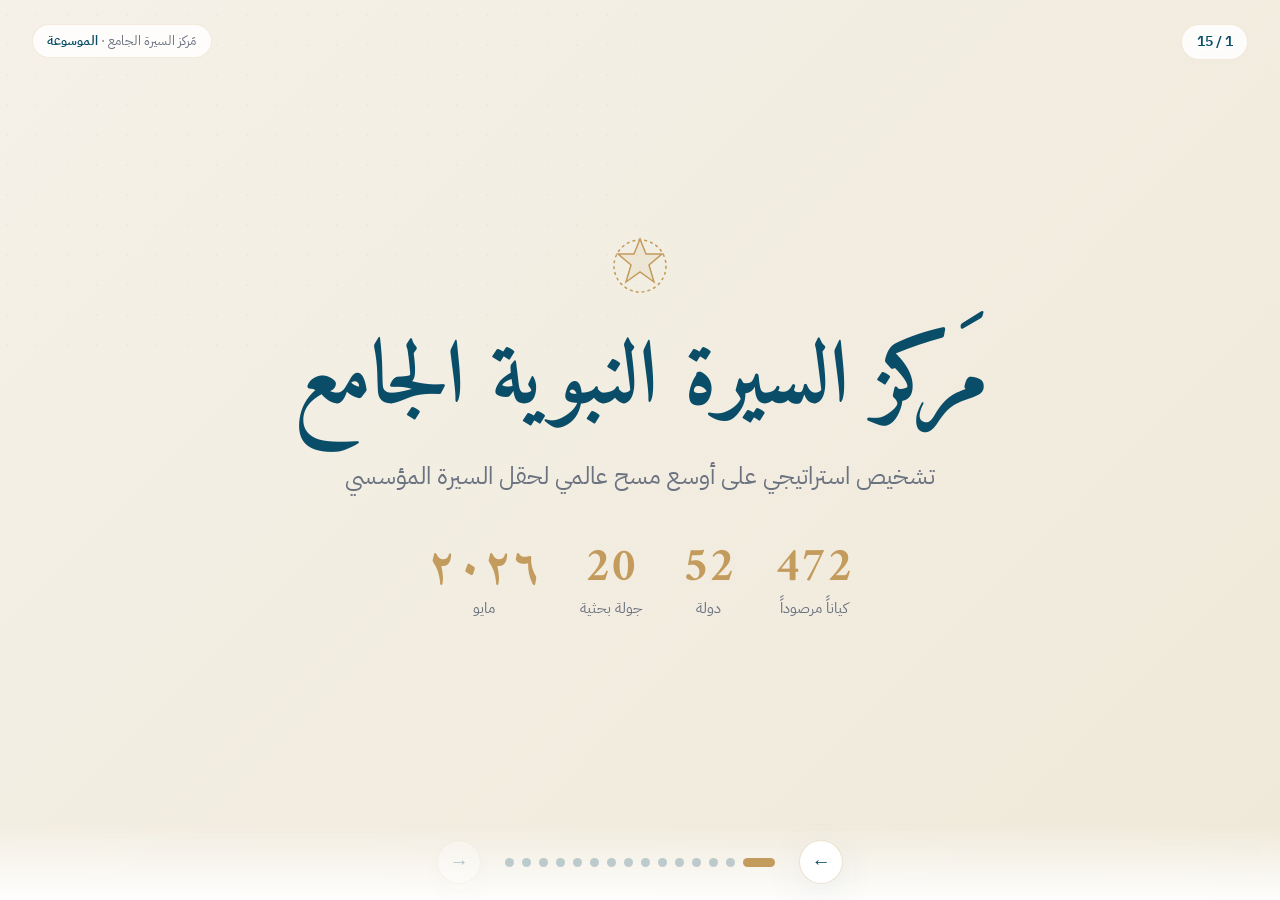
==== markaz/index.html @ 1217e818 "markaz/: standalone HTML pitch deck for the Seerah Center project A self-contained, animated, full-v" ====
<!DOCTYPE html>
<html lang="ar" dir="rtl">
<head>
<meta charset="UTF-8">
<meta name="viewport" content="width=device-width, initial-scale=1.0, viewport-fit=cover">
<meta name="color-scheme" content="light">
<title>مركز السيرة النبوية الجامع — تشخيص استراتيجي</title>
<meta name="description" content="عرض تقديمي لمشروع مركز السيرة النبوية الجامع، مَبني على مسح 472 كياناً في 52 دولة.">
<meta property="og:title" content="مشروع مركز السيرة النبوية الجامع">
<meta property="og:description" content="تشخيص استراتيجي على أوسع مسح عالمي لحقل السيرة">
<meta property="og:type" content="website">

<link rel="preconnect" href="https://fonts.googleapis.com">
<link rel="preconnect" href="https://fonts.gstatic.com" crossorigin>
<link href="https://fonts.googleapis.com/css2?family=IBM+Plex+Sans+Arabic:wght@300;400;500;600;700&family=Amiri:wght@400;700&display=swap" rel="stylesheet">

<style>
  :root {
    --primary: #0A4D68;
    --primary-dark: #073B52;
    --accent: #C39B5C;
    --accent-soft: #E0C896;
    --ivory: #F5F1E8;
    --ivory-warm: #EFE9D9;
    --text: #1F2937;
    --text-muted: #6B7280;
    --white: #ffffff;
    --shadow: 0 10px 40px rgba(10, 77, 104, 0.08);
    --shadow-lg: 0 20px 60px rgba(10, 77, 104, 0.15);
    --transition: 0.6s cubic-bezier(0.16, 1, 0.3, 1);
  }

  * { box-sizing: border-box; margin: 0; padding: 0; }
  html, body {
    height: 100%;
    overflow: hidden;
    background: var(--ivory);
    font-family: 'IBM Plex Sans Arabic', system-ui, -apple-system, sans-serif;
    color: var(--text);
    -webkit-font-smoothing: antialiased;
  }

  /* Deck */
  .deck { position: relative; width: 100vw; height: 100vh; overflow: hidden; }

  .slide {
    position: absolute;
    inset: 0;
    padding: clamp(2rem, 5vh, 4rem) clamp(2rem, 6vw, 6rem) clamp(5rem, 10vh, 7rem);
    display: flex;
    flex-direction: column;
    justify-content: center;
    opacity: 0;
    visibility: hidden;
    transform: translateX(50px);
    transition: opacity var(--transition), transform var(--transition), visibility 0s linear 0.6s;
    overflow: hidden;
  }
  .slide.is-active {
    opacity: 1;
    visibility: visible;
    transform: translateX(0);
    transition: opacity var(--transition), transform var(--transition), visibility 0s linear 0s;
  }
  .slide.is-active .anim {
    animation: fadeUp 0.8s cubic-bezier(0.16, 1, 0.3, 1) both;
  }
  .slide.is-active .anim-1 { animation-delay: 0.1s; }
  .slide.is-active .anim-2 { animation-delay: 0.25s; }
  .slide.is-active .anim-3 { animation-delay: 0.4s; }
  .slide.is-active .anim-4 { animation-delay: 0.55s; }
  .slide.is-active .anim-5 { animation-delay: 0.7s; }
  .slide.is-active .anim-6 { animation-delay: 0.85s; }

  @keyframes fadeUp {
    from { opacity: 0; transform: translateY(30px); }
    to   { opacity: 1; transform: translateY(0); }
  }
  @keyframes zoomIn {
    from { opacity: 0; transform: scale(0.95); }
    to   { opacity: 1; transform: scale(1); }
  }
  @keyframes drawLine {
    from { width: 0; }
    to   { width: 80px; }
  }

  /* Slide variants */
  .slide--dark { background: linear-gradient(135deg, var(--primary) 0%, var(--primary-dark) 100%); color: #fff; }
  .slide--accent { background: linear-gradient(135deg, var(--accent) 0%, #A8854D 100%); color: #fff; }
  .slide--light { background: linear-gradient(135deg, var(--ivory) 0%, var(--ivory-warm) 100%); }

  /* Decorative geometric overlay */
  .slide::before {
    content: '';
    position: absolute;
    top: -20%; left: -10%;
    width: 60%; height: 60%;
    background: radial-gradient(circle, currentColor 0.5px, transparent 1px);
    background-size: 30px 30px;
    opacity: 0.04;
    pointer-events: none;
  }
  .slide--dark::after, .slide--accent::after {
    content: '';
    position: absolute;
    bottom: 5%; right: 5%;
    width: 240px; height: 240px;
    border: 2px solid currentColor;
    border-radius: 50%;
    opacity: 0.08;
    pointer-events: none;
  }
  .slide--dark::after { transform: scale(1.5); }

  /* Typography */
  .eyebrow {
    font-size: clamp(0.85rem, 1.2vw, 1rem);
    text-transform: uppercase;
    letter-spacing: 0.15em;
    color: var(--accent);
    font-weight: 600;
    margin-bottom: 1.5rem;
    display: flex;
    align-items: center;
    gap: 1rem;
  }
  .eyebrow::after {
    content: '';
    width: 80px;
    height: 2px;
    background: var(--accent);
    border-radius: 1px;
    animation: drawLine 1s cubic-bezier(0.16, 1, 0.3, 1) 0.4s both;
  }
  .slide--dark .eyebrow, .slide--accent .eyebrow {
    color: var(--accent-soft);
  }
  .slide--dark .eyebrow::after, .slide--accent .eyebrow::after {
    background: var(--accent-soft);
  }

  h1.title-xl {
    font-family: 'Amiri', 'IBM Plex Sans Arabic', serif;
    font-size: clamp(2.2rem, 5.5vw, 4.5rem);
    line-height: 1.2;
    font-weight: 700;
    color: var(--primary);
    margin-bottom: 1rem;
    letter-spacing: -0.01em;
  }
  .slide--dark h1.title-xl, .slide--accent h1.title-xl { color: #fff; }

  h2.title-lg {
    font-size: clamp(1.8rem, 4vw, 3rem);
    line-height: 1.25;
    font-weight: 700;
    color: var(--primary);
    margin-bottom: 1rem;
  }
  .slide--dark h2.title-lg, .slide--accent h2.title-lg { color: #fff; }

  .subtitle {
    font-size: clamp(1.05rem, 1.6vw, 1.4rem);
    color: var(--text-muted);
    line-height: 1.6;
    max-width: 60ch;
  }
  .slide--dark .subtitle, .slide--accent .subtitle {
    color: rgba(255,255,255,0.85);
  }

  .body-text {
    font-size: clamp(1rem, 1.4vw, 1.2rem);
    line-height: 1.75;
    color: var(--text);
    max-width: 70ch;
  }
  .slide--dark .body-text, .slide--accent .body-text { color: rgba(255,255,255,0.92); }

  strong { font-weight: 700; }

  /* Stats grid */
  .stats-grid {
    display: grid;
    grid-template-columns: repeat(auto-fit, minmax(180px, 1fr));
    gap: clamp(1rem, 2vw, 2rem);
    margin-top: 2rem;
  }
  .stat-card {
    background: var(--white);
    border-radius: 18px;
    padding: clamp(1.2rem, 2vw, 1.8rem);
    text-align: center;
    box-shadow: var(--shadow);
    border: 1px solid rgba(195, 155, 92, 0.15);
  }
  .stat-card__num {
    font-family: 'Amiri', serif;
    font-size: clamp(2rem, 4vw, 3.5rem);
    font-weight: 700;
    color: var(--primary);
    line-height: 1;
    display: block;
  }
  .stat-card__lbl {
    margin-top: 0.6rem;
    font-size: clamp(0.85rem, 1.1vw, 1rem);
    color: var(--text-muted);
    font-weight: 500;
  }
  .stat-card__suf { font-size: 0.5em; color: var(--accent); font-weight: 600; }

  /* Comparison table */
  .compare-list {
    display: flex;
    flex-direction: column;
    gap: 0.85rem;
    margin-top: 1.5rem;
  }
  .compare-item {
    background: var(--white);
    border-radius: 14px;
    padding: 1.1rem 1.4rem;
    box-shadow: var(--shadow);
    display: grid;
    grid-template-columns: 1fr 1.5fr;
    gap: 1.5rem;
    align-items: center;
    border-inline-start: 4px solid var(--accent);
  }
  .compare-item__name { font-weight: 600; color: var(--primary); font-size: clamp(0.95rem, 1.2vw, 1.1rem); }
  .compare-item__gap { font-size: clamp(0.85rem, 1vw, 1rem); color: var(--text); line-height: 1.55; }

  /* Gap cards (5 gaps) */
  .gaps-grid {
    display: grid;
    grid-template-columns: repeat(auto-fit, minmax(280px, 1fr));
    gap: 1.2rem;
    margin-top: 2rem;
  }
  .gap-card {
    background: var(--white);
    border-radius: 16px;
    padding: 1.5rem;
    box-shadow: var(--shadow);
    position: relative;
    overflow: hidden;
  }
  .gap-card__num {
    position: absolute;
    top: -8px; left: -5px;
    font-family: 'Amiri', serif;
    font-size: 4.5rem;
    color: var(--accent);
    opacity: 0.18;
    font-weight: 700;
    line-height: 1;
  }
  .gap-card__title {
    color: var(--primary);
    font-weight: 700;
    font-size: 1.1rem;
    margin-bottom: 0.6rem;
    position: relative;
  }
  .gap-card__desc {
    font-size: 0.92rem;
    color: var(--text);
    line-height: 1.6;
  }

  /* Hero gap (single big card) */
  .hero-gap {
    background: var(--white);
    border-radius: 24px;
    padding: clamp(2rem, 4vw, 3rem);
    box-shadow: var(--shadow-lg);
    margin-top: 1.5rem;
    position: relative;
    overflow: hidden;
    border-inline-start: 6px solid var(--accent);
  }
  .hero-gap__big {
    font-family: 'Amiri', serif;
    font-size: clamp(1.4rem, 2.5vw, 2rem);
    color: var(--primary);
    font-weight: 700;
    line-height: 1.4;
    margin-bottom: 1rem;
  }
  .hero-gap__bullets {
    display: flex;
    flex-wrap: wrap;
    gap: 0.6rem;
    margin-top: 1.2rem;
  }
  .pill {
    background: var(--ivory);
    color: var(--primary);
    padding: 0.45rem 1rem;
    border-radius: 999px;
    font-size: 0.92rem;
    font-weight: 500;
    border: 1px solid rgba(195, 155, 92, 0.3);
  }
  .pill--accent {
    background: var(--accent);
    color: #fff;
    border-color: var(--accent);
  }

  /* Partner table */
  .partners-table {
    margin-top: 1.5rem;
    display: flex;
    flex-direction: column;
    gap: 0.65rem;
    max-height: 65vh;
    overflow-y: auto;
    padding-inline-end: 0.3rem;
  }
  .partner-row {
    display: grid;
    grid-template-columns: 1.4fr 0.7fr 2fr;
    gap: 1rem;
    background: var(--white);
    padding: 0.95rem 1.2rem;
    border-radius: 12px;
    box-shadow: 0 4px 16px rgba(10, 77, 104, 0.05);
    border-inline-start: 3px solid var(--accent);
    align-items: center;
  }
  .partner-row__name { font-weight: 600; color: var(--primary); font-size: 0.98rem; }
  .partner-row__country { font-size: 0.85rem; color: var(--text-muted); }
  .partner-row__role { font-size: 0.92rem; color: var(--text); line-height: 1.5; }

  /* Two-column for gaps 4+5 */
  .two-col {
    display: grid;
    grid-template-columns: 1fr 1fr;
    gap: 1.5rem;
    margin-top: 1.5rem;
  }
  .col-card {
    background: var(--white);
    border-radius: 18px;
    padding: 1.8rem;
    box-shadow: var(--shadow);
    border-top: 4px solid var(--accent);
  }
  .col-card__title {
    color: var(--primary);
    font-weight: 700;
    font-size: clamp(1.2rem, 1.8vw, 1.5rem);
    margin-bottom: 0.8rem;
  }
  .col-card__body {
    color: var(--text);
    line-height: 1.7;
    font-size: 0.98rem;
  }

  /* Three rules */
  .rules-grid {
    display: grid;
    grid-template-columns: repeat(3, 1fr);
    gap: 1.5rem;
    margin-top: 2rem;
  }
  .rule-card {
    background: rgba(255,255,255,0.1);
    backdrop-filter: blur(10px);
    border: 1px solid rgba(255,255,255,0.2);
    border-radius: 18px;
    padding: 2rem;
    text-align: center;
    color: #fff;
  }
  .rule-card__num {
    font-family: 'Amiri', serif;
    font-size: 3.5rem;
    color: var(--accent-soft);
    line-height: 1;
    margin-bottom: 0.8rem;
    font-weight: 700;
  }
  .rule-card__title {
    font-weight: 700;
    font-size: 1.25rem;
    margin-bottom: 0.6rem;
  }
  .rule-card__desc {
    font-size: 0.95rem;
    line-height: 1.6;
    opacity: 0.9;
  }

  /* Nav bar */
  .deck-nav {
    position: fixed;
    bottom: 0; left: 0; right: 0;
    display: flex;
    align-items: center;
    justify-content: center;
    gap: 1.5rem;
    padding: 1rem 2rem;
    z-index: 50;
    background: linear-gradient(to top, rgba(255,255,255,0.92), transparent);
    backdrop-filter: blur(8px);
  }
  .deck-nav__btn {
    background: var(--white);
    border: 1px solid rgba(195, 155, 92, 0.3);
    color: var(--primary);
    width: 44px;
    height: 44px;
    border-radius: 50%;
    display: grid;
    place-items: center;
    cursor: pointer;
    font-size: 1.2rem;
    box-shadow: var(--shadow);
    transition: all 0.2s;
  }
  .deck-nav__btn:hover { background: var(--primary); color: #fff; transform: scale(1.05); }
  .deck-nav__btn:disabled { opacity: 0.3; cursor: not-allowed; }
  .deck-nav__btn:disabled:hover { background: var(--white); color: var(--primary); transform: none; }

  .deck-dots {
    display: flex;
    gap: 0.5rem;
    list-style: none;
    align-items: center;
  }
  .deck-dot {
    width: 9px;
    height: 9px;
    border-radius: 50%;
    background: rgba(10, 77, 104, 0.25);
    cursor: pointer;
    transition: all 0.3s;
    border: none;
    padding: 0;
  }
  .deck-dot.is-active {
    background: var(--accent);
    width: 32px;
    border-radius: 5px;
  }
  .deck-dot:hover { background: rgba(195, 155, 92, 0.7); }

  .deck-counter {
    position: fixed;
    top: 1.5rem;
    inset-inline-start: 2rem;
    background: rgba(255,255,255,0.85);
    backdrop-filter: blur(8px);
    padding: 0.4rem 0.9rem;
    border-radius: 999px;
    font-size: 0.85rem;
    color: var(--primary);
    font-weight: 600;
    z-index: 50;
    border: 1px solid rgba(195, 155, 92, 0.2);
  }

  .deck-brand {
    position: fixed;
    top: 1.5rem;
    inset-inline-end: 2rem;
    font-size: 0.82rem;
    color: var(--text-muted);
    z-index: 50;
    background: rgba(255,255,255,0.85);
    backdrop-filter: blur(8px);
    padding: 0.4rem 0.9rem;
    border-radius: 999px;
    border: 1px solid rgba(195, 155, 92, 0.2);
  }
  .deck-brand a { color: var(--primary); text-decoration: none; font-weight: 600; }
  .deck-brand a:hover { color: var(--accent); }

  /* Cover slide */
  .cover {
    text-align: center;
    display: flex;
    flex-direction: column;
    justify-content: center;
    align-items: center;
    height: 100%;
  }
  .cover-ornament {
    width: 60px;
    height: 60px;
    margin-bottom: 2rem;
    color: var(--accent);
  }
  .cover h1 {
    font-family: 'Amiri', serif;
    font-size: clamp(2.5rem, 7vw, 5.5rem);
    color: var(--primary);
    line-height: 1.2;
    font-weight: 700;
    margin-bottom: 1rem;
    max-width: 18ch;
  }
  .cover .subtitle {
    font-size: clamp(1.1rem, 2vw, 1.5rem);
    margin-top: 0.5rem;
    max-width: 50ch;
  }
  .cover-meta {
    margin-top: 3rem;
    display: flex;
    gap: 2.5rem;
    flex-wrap: wrap;
    justify-content: center;
  }
  .cover-meta__item {
    display: flex;
    flex-direction: column;
    align-items: center;
  }
  .cover-meta__num {
    font-family: 'Amiri', serif;
    font-size: clamp(2rem, 4vw, 3rem);
    color: var(--accent);
    font-weight: 700;
    line-height: 1;
  }
  .cover-meta__lbl {
    font-size: 0.92rem;
    color: var(--text-muted);
    margin-top: 0.35rem;
  }

  /* The big statement slide */
  .big-statement {
    text-align: center;
    max-width: 22ch;
    margin: 0 auto;
  }

  /* Mobile */
  @media (max-width: 768px) {
    .slide { padding: 4rem 1.5rem 5.5rem; }
    .stats-grid { grid-template-columns: repeat(2, 1fr); }
    .compare-item { grid-template-columns: 1fr; gap: 0.5rem; }
    .two-col { grid-template-columns: 1fr; }
    .rules-grid { grid-template-columns: 1fr; }
    .partner-row { grid-template-columns: 1fr; gap: 0.4rem; }
    .partners-table { max-height: 60vh; }
    .deck-counter { top: 0.8rem; inset-inline-start: 1rem; font-size: 0.78rem; }
    .deck-brand { top: 0.8rem; inset-inline-end: 1rem; font-size: 0.78rem; }
    .deck-nav { padding: 0.7rem; gap: 0.8rem; }
    .deck-nav__btn { width: 38px; height: 38px; }
    .gap-card__num { font-size: 3rem; }
  }
  @media (max-width: 480px) {
    .stats-grid { grid-template-columns: 1fr 1fr; }
    .gaps-grid { grid-template-columns: 1fr; }
  }

  /* Print fallback */
  @media print {
    .slide { position: relative !important; opacity: 1 !important; visibility: visible !important; transform: none !important; page-break-after: always; min-height: 100vh; }
    .deck-nav, .deck-counter, .deck-brand { display: none !important; }
  }
</style>
</head>
<body>

<div class="deck-counter">
  <span id="cur">1</span> / <span id="total">15</span>
</div>
<div class="deck-brand">
  مَركز السيرة الجامع · <a href="../" target="_blank">الموسوعة</a>
</div>

<main class="deck" id="deck">

  <!-- Slide 1: Cover -->
  <section class="slide slide--light is-active" data-slide="1">
    <div class="cover">
      <svg class="cover-ornament anim anim-1" viewBox="0 0 60 60" fill="none" stroke="currentColor" stroke-width="1.5">
        <polygon points="30,3 36,18 52,18 39,29 44,46 30,36 16,46 21,29 8,18 24,18" fill="currentColor" fill-opacity="0.1"/>
        <circle cx="30" cy="30" r="26" stroke-dasharray="3,3"/>
      </svg>
      <h1 class="anim anim-2">مَركز السيرة النبوية الجامع</h1>
      <p class="subtitle anim anim-3">تشخيص استراتيجي على أوسع مسح عالمي لحقل السيرة المؤسسي</p>
      <div class="cover-meta anim anim-4">
        <div class="cover-meta__item">
          <span class="cover-meta__num">472</span>
          <span class="cover-meta__lbl">كياناً مرصوداً</span>
        </div>
        <div class="cover-meta__item">
          <span class="cover-meta__num">52</span>
          <span class="cover-meta__lbl">دولة</span>
        </div>
        <div class="cover-meta__item">
          <span class="cover-meta__num">20</span>
          <span class="cover-meta__lbl">جولة بحثية</span>
        </div>
        <div class="cover-meta__item">
          <span class="cover-meta__num">٢٠٢٦</span>
          <span class="cover-meta__lbl">مايو</span>
        </div>
      </div>
    </div>
  </section>

  <!-- Slide 2: The Thesis -->
  <section class="slide slide--dark" data-slide="2">
    <div class="eyebrow anim anim-1">الرسالة الرئيسة</div>
    <h1 class="title-xl big-statement anim anim-2">لا يوجد كيان مماثل في العالم</h1>
    <p class="body-text anim anim-3" style="max-width: 75ch; margin-top: 1.5rem;">
      بعد مَسح <strong>٤٧٢ كياناً</strong> في ٥٢ دولة عبر ٢٠ جولة بحثية موثَّقة، <strong>لا يوجد كيان واحد يَجمع الشمول والتكامل</strong> الذي تَقترحه وثيقة مشروع المركز:
    </p>
    <div class="anim anim-4" style="margin-top: 2rem; display: flex; flex-wrap: wrap; gap: 0.65rem; max-width: 80ch;">
      <span class="pill pill--accent">المنصة الجامعة</span>
      <span class="pill pill--accent">الموسوعة الموضوعية الأخلاقية</span>
      <span class="pill pill--accent">الجامع للنصوص</span>
      <span class="pill pill--accent">الأطلس التفاعلي</span>
      <span class="pill pill--accent">قسم الطفل</span>
      <span class="pill pill--accent">القسم الإنجليزي</span>
      <span class="pill pill--accent">القسم البحثي</span>
      <span class="pill pill--accent">شبهات وردود</span>
    </div>
    <p class="anim anim-5" style="margin-top: 2rem; font-style: italic; color: var(--accent-soft); font-size: 1.1rem;">
      كلّها في كيان واحد لنفس الجمهور.
    </p>
  </section>

  <!-- Slide 3: Scan Reliability -->
  <section class="slide slide--light" data-slide="3">
    <div class="eyebrow anim anim-1">أدلة الموثوقية</div>
    <h2 class="title-lg anim anim-2">سعة المسح ودقّته</h2>
    <p class="subtitle anim anim-3">قاعدة بيانات قابلة للتحقّق من أي طرف ثالث، مفتوحة المصدر تحت رخصة CC BY 4.0.</p>
    <div class="stats-grid anim anim-4">
      <div class="stat-card">
        <span class="stat-card__num" data-count="472">472</span>
        <span class="stat-card__lbl">كيان مَرصود</span>
      </div>
      <div class="stat-card">
        <span class="stat-card__num" data-count="52">52</span>
        <span class="stat-card__lbl">دولة</span>
      </div>
      <div class="stat-card">
        <span class="stat-card__num" data-count="20">20</span>
        <span class="stat-card__lbl">جولة بحث</span>
      </div>
      <div class="stat-card">
        <span class="stat-card__num">86.6<span class="stat-card__suf">/100</span></span>
        <span class="stat-card__lbl">متوسّط الجودة</span>
      </div>
      <div class="stat-card">
        <span class="stat-card__num">92.2<span class="stat-card__suf">%</span></span>
        <span class="stat-card__lbl">تحقُّق مكتبي</span>
      </div>
      <div class="stat-card">
        <span class="stat-card__num" data-count="35">35</span>
        <span class="stat-card__lbl">حقل بطاقة</span>
      </div>
      <div class="stat-card">
        <span class="stat-card__num" data-count="14">14</span>
        <span class="stat-card__lbl">حقل مكتمل ١٠٠٪</span>
      </div>
      <div class="stat-card">
        <span class="stat-card__num">0</span>
        <span class="stat-card__lbl">كيان تحت ٦٠</span>
      </div>
    </div>
  </section>

  <!-- Slide 4: Closest Peers -->
  <section class="slide slide--light" data-slide="4">
    <div class="eyebrow anim anim-1">أقرب النظراء — ولا يَكتمل أيّهم</div>
    <h2 class="title-lg anim anim-2">خمسة أعمدة في الحقل، لكن لا يَجمع أيّهم كلّ المحاور</h2>
    <div class="compare-list anim anim-3">
      <div class="compare-item">
        <div class="compare-item__name">وقف السيرة التركي (Siyer Vakfı)</div>
        <div class="compare-item__gap">منصة قوية بالتركية — بلا قسم موضوعي أخلاقي تطبيقي</div>
      </div>
      <div class="compare-item">
        <div class="compare-item__name">دار الرسول الأعظم العراقية</div>
        <div class="compare-item__gap">قوي شيعي إمامي — يَفتقد البُعد الأمميّ السنّي</div>
      </div>
      <div class="compare-item">
        <div class="compare-item__name">الهيئة العالمية للتعريف بالرسول ﷺ — رابطة العالم الإسلامي</div>
        <div class="compare-item__gap">تَعريف بـ ٨ لغات — بلا موسوعية موضوعية تطبيقية</div>
      </div>
      <div class="compare-item">
        <div class="compare-item__name">لجنة الموسوعة المصرية للسنة (المجلس الأعلى للشؤون الإسلامية)</div>
        <div class="compare-item__gap">ناشئة (٢٠٢٤) — تَركز على السنة لا السيرة الموضوعية</div>
      </div>
      <div class="compare-item">
        <div class="compare-item__name">موسوعة العاملي «الصحيح من سيرة النبي الأعظم» (35 مجلد)</div>
        <div class="compare-item__gap">شيعي تأريخي روائي — لا موضوعي أخلاقي تطبيقي</div>
      </div>
    </div>
  </section>

  <!-- Slide 5: 5 Gaps Overview -->
  <section class="slide slide--accent" data-slide="5">
    <div class="eyebrow anim anim-1">القسم الثاني</div>
    <h1 class="title-xl anim anim-2">خمس فجوات بنيوية</h1>
    <p class="subtitle anim anim-3" style="color: rgba(255,255,255,0.92); margin-top: 0.5rem;">
      لا يَخدمها أحد — أكبر فُرَص المشروع الأمميّ
    </p>
    <div class="gaps-grid anim anim-4">
      <div class="gap-card">
        <span class="gap-card__num">١</span>
        <h3 class="gap-card__title">الموسوعة الموضوعية الأخلاقية</h3>
        <p class="gap-card__desc">إدارة، تربية، أزمات، تواصل — منهجياً من السيرة. أكبر فجوة في الحقل.</p>
      </div>
      <div class="gap-card">
        <span class="gap-card__num">٢</span>
        <h3 class="gap-card__title">السيرة من كامل السنّة</h3>
        <p class="gap-card__desc">جمع نصوص السيرة من جميع كتب السنّة وتَصنيفها زمنياً ومَوضوعياً.</p>
      </div>
      <div class="gap-card">
        <span class="gap-card__num">٣</span>
        <h3 class="gap-card__title">الأطلس التفاعلي ثلاثي الأبعاد</h3>
        <p class="gap-card__desc">تَفاعلية رقمية ثلاثية الأبعاد للأحداث والأماكن — لا نظير لها.</p>
      </div>
      <div class="gap-card">
        <span class="gap-card__num">٤</span>
        <h3 class="gap-card__title">قناة سيرة تلفزيونية مَكرَّسة</h3>
        <p class="gap-card__desc">صفر قناة عالمياً. فجوة سوقية مُؤكَّدة، خاصة في صيغة OTT.</p>
      </div>
      <div class="gap-card">
        <span class="gap-card__num">٥</span>
        <h3 class="gap-card__title">منظومة عربية-إنجليزية مُتكاملة</h3>
        <p class="gap-card__desc">منهج موحَّد ثنائي اللسان من البداية — لا مجرَّد ترجمة.</p>
      </div>
    </div>
  </section>

  <!-- Slide 6: Gap 1 — Topical Ethical -->
  <section class="slide slide--light" data-slide="6">
    <div class="eyebrow anim anim-1">الفجوة ١ — أكبر فجوة في الحقل</div>
    <h2 class="title-lg anim anim-2">الموسوعة الموضوعية الأخلاقية التطبيقية</h2>
    <div class="hero-gap anim anim-3">
      <p class="hero-gap__big">لا يوجد كيان واحد يُقدّم موسوعة موضوعية للسيرة في الأخلاق التطبيقية. أقرب الموجود — سلسلة بنت الشاطئ عن سيدات بيت النبوة — جزئيّة.</p>
      <p style="color: var(--text); line-height: 1.7;">المحاور الموضوعية الأخلاقية التي لا تَخدمها مؤسسة معاصرة بشمول:</p>
      <div class="hero-gap__bullets">
        <span class="pill">الإدارة النبوية للزواج</span>
        <span class="pill">قيادة فرق العمل</span>
        <span class="pill">التربية النبوية</span>
        <span class="pill">إدارة الأزمات</span>
        <span class="pill">التواصل الاجتماعي</span>
        <span class="pill">الأخلاق الاقتصادية</span>
        <span class="pill">الدبلوماسية والوفود</span>
        <span class="pill">القيادة في الحرب</span>
      </div>
      <p style="margin-top: 1.5rem; padding: 1rem 1.2rem; background: var(--ivory); border-radius: 12px; color: var(--primary); font-weight: 600;">
        بشهادة بيانات الـ ٤٧٢ كياناً: هذه — حالياً — أكبر إضافة مَمكنة في الحقل عالمياً.
      </p>
    </div>
  </section>

  <!-- Slide 7: Gap 2 — Sira from full Sunnah -->
  <section class="slide slide--light" data-slide="7">
    <div class="eyebrow anim anim-1">الفجوة ٢ — منهج لا نظير له</div>
    <h2 class="title-lg anim anim-2">السيرة من كامل السنّة</h2>
    <div class="hero-gap anim anim-3">
      <p class="hero-gap__big">جمع نصوص السيرة من جميع كتب السنّة — الجوامع والصحاح والسنن والمسانيد والأجزاء — ثم تَصنيفها زمنياً ومَوضوعياً.</p>
      <p style="color: var(--text); line-height: 1.7;">منهج لم يُنفَّذ بهذا الشمول في الـ ٤٧٢ كياناً المرصودة. أقرب نظير — موسوعة العاملي الشيعية — يَتبع منهجاً روائياً مختلفاً.</p>
      <p style="margin-top: 1.5rem; padding: 1rem 1.2rem; background: var(--ivory); border-radius: 12px; color: var(--primary); font-weight: 600;">
        هذا الجمع المنهجي = الإضافة الأكاديمية الكبرى التي تَجعل المشروع <strong>مرجعاً سنيّاً للسيرة</strong>.
      </p>
      <div class="hero-gap__bullets" style="margin-top: 1.2rem;">
        <span class="pill">١١ مشروع تحقيق كلاسيكي مَفهرَس (ابن هشام، الواقدي، ابن سعد، البيهقي، السهيلي، الطبري، الصالحي الشامي…)</span>
      </div>
    </div>
  </section>

  <!-- Slide 8: Gap 3 — 3D Interactive Atlas -->
  <section class="slide slide--light" data-slide="8">
    <div class="eyebrow anim anim-1">الفجوة ٣ — التَفاعلية الرقمية</div>
    <h2 class="title-lg anim anim-2">الأطلس التفاعلي ثلاثي الأبعاد</h2>
    <div class="two-col anim anim-3">
      <div class="col-card">
        <h3 class="col-card__title">الموجود</h3>
        <ul class="col-card__body" style="list-style: none; padding: 0;">
          <li style="padding: 0.65rem 0; border-bottom: 1px solid var(--ivory-warm);"><strong>الأطلس الدارة السعودي</strong> — ساكن (PDF).</li>
          <li style="padding: 0.65rem 0; border-bottom: 1px solid var(--ivory-warm);"><strong>SirahMaps</strong> — محدود بمكة فقط.</li>
          <li style="padding: 0.65rem 0;"><strong>ديوراما إسطنبول</strong> — فيزيائي لا رقمي.</li>
        </ul>
      </div>
      <div class="col-card" style="border-color: var(--accent); background: linear-gradient(135deg, var(--accent), #A8854D); color: #fff;">
        <h3 class="col-card__title" style="color: #fff;">المَفقود</h3>
        <p class="col-card__body" style="color: rgba(255,255,255,0.95); line-height: 1.7;">
          التفاعلية الرقمية ثلاثية الأبعاد — يَتنقَّل المستخدم بين <strong>بيت خديجة</strong> ← <strong>غار حراء</strong> ← <strong>داخل الغار</strong> ← <strong>لحظة نزول الوحي</strong> — لا نظير لها في الـ ٤٧٢ كياناً.
        </p>
      </div>
    </div>
  </section>

  <!-- Slide 9: Gaps 4+5 -->
  <section class="slide slide--light" data-slide="9">
    <div class="eyebrow anim anim-1">الفجوتان ٤ و ٥</div>
    <h2 class="title-lg anim anim-2">التلفزيون والمنظومة ثنائية اللسان</h2>
    <div class="two-col anim anim-3">
      <div class="col-card">
        <h3 class="col-card__title">٤. قناة سيرة تلفزيونية</h3>
        <p class="col-card__body">
          بعد فحص ٤٧٢ كياناً: <strong>صفر قناة تلفزيونية مَكرَّسة كلّياً للسيرة</strong>.
          الأقرب: قناة السنة السعودية (سيرة جزئية). فجوة سوقية مُؤكَّدة عالمياً — خاصة في صيغة OTT (الإنترنت) بدل البثّ التقليدي.
        </p>
      </div>
      <div class="col-card">
        <h3 class="col-card__title">٥. منظومة ثنائية اللسان</h3>
        <p class="col-card__body">
          الفضاء الإنجليزي قوي (Yaqeen, AlMaghrib, Cambridge Muslim College) لكنّه <strong>مُستقل تماماً عن الفضاء العربي</strong>. الترجمة لا تَكفي — يَلزم منهج مُصاغ من البداية ثنائي اللسان.
        </p>
      </div>
    </div>
  </section>

  <!-- Slide 10: 15 Partnerships Overview -->
  <section class="slide slide--dark" data-slide="10">
    <div class="eyebrow anim anim-1">القسم الثالث</div>
    <h1 class="title-xl anim anim-2">١٥ شراكة استراتيجية</h1>
    <p class="subtitle anim anim-3" style="color: rgba(255,255,255,0.92); margin-top: 0.5rem;">
      مُصنَّفة في ثلاث فئات بحسب طبيعة التعاون
    </p>
    <div class="rules-grid anim anim-4" style="margin-top: 2.5rem;">
      <div class="rule-card">
        <div class="rule-card__num">أ</div>
        <h3 class="rule-card__title">تَكاملية</h3>
        <p class="rule-card__desc">مشاركة في البنية الأكاديمية — اعتماد، إشراف، تَوزيع أدوار</p>
      </div>
      <div class="rule-card">
        <div class="rule-card__num">ب</div>
        <h3 class="rule-card__title">إنتاج مشترك</h3>
        <p class="rule-card__desc">محتوى متَّحد — دورات، شهادات، إنتاج تلفزيوني، ترجمة أمميّة</p>
      </div>
      <div class="rule-card">
        <div class="rule-card__num">ج</div>
        <h3 class="rule-card__title">مرجعية</h3>
        <p class="rule-card__desc">الاستئناس بالتجربة — نماذج تحقيق، متاحف، مهرجانات، أرشيف</p>
      </div>
    </div>
  </section>

  <!-- Slide 11: Cat A — Integrative -->
  <section class="slide slide--light" data-slide="11">
    <div class="eyebrow anim anim-1">فئة أ — شراكات تَكاملية</div>
    <h2 class="title-lg anim anim-2">مشاركة في البنية الأكاديمية</h2>
    <div class="partners-table anim anim-3">
      <div class="partner-row">
        <div class="partner-row__name">وقف السيرة التركي (Siyer Vakfı)</div>
        <div class="partner-row__country">تركيا</div>
        <div class="partner-row__role">تَبادل المنهجية، نموذج الحوكمة، ترجمة الإنتاج</div>
      </div>
      <div class="partner-row">
        <div class="partner-row__name">كرسي ابن باز للسيرة (الجامعة الإسلامية بالمدينة)</div>
        <div class="partner-row__country">السعودية</div>
        <div class="partner-row__role">اعتماد أكاديمي + إشراف بحثي على الإصدارات</div>
      </div>
      <div class="partner-row">
        <div class="partner-row__name">لجنة الموسوعة المصرية للسنة (المجلس الأعلى للشؤون الإسلامية)</div>
        <div class="partner-row__country">مصر</div>
        <div class="partner-row__role">تَوزيع أدوار: هم السنة، نحن السيرة الموضوعية — لتجنُّب التَكرار</div>
      </div>
      <div class="partner-row">
        <div class="partner-row__name">مجمع الملك سلمان للحديث النبوي</div>
        <div class="partner-row__country">السعودية — المدينة</div>
        <div class="partner-row__role">تَحقيق نصوص السيرة من كامل السنة</div>
      </div>
      <div class="partner-row">
        <div class="partner-row__name">دار المصطفى تريم — الحبيب عمر بن حفيظ</div>
        <div class="partner-row__country">اليمن — حضرموت</div>
        <div class="partner-row__role">قسم الحديث الصوفي + نموذج التأثير المعنوي</div>
      </div>
    </div>
  </section>

  <!-- Slide 12: Cat B — Production -->
  <section class="slide slide--light" data-slide="12">
    <div class="eyebrow anim anim-1">فئة ب — شراكات إنتاج</div>
    <h2 class="title-lg anim anim-2">محتوى مُشترَك ومُوحَّد</h2>
    <div class="partners-table anim anim-3">
      <div class="partner-row">
        <div class="partner-row__name">Yaqeen Institute</div>
        <div class="partner-row__country">الولايات المتحدة</div>
        <div class="partner-row__role">محتوى إنجليزي مشترك + شهادات قَصيرة للموسوعة الموضوعية</div>
      </div>
      <div class="partner-row">
        <div class="partner-row__name">AlMaghrib Institute</div>
        <div class="partner-row__country">كندا / المملكة المتحدة</div>
        <div class="partner-row__role">دورات إنجليزية معتمدة بالمنهجية + برامج موَّحَدة</div>
      </div>
      <div class="partner-row">
        <div class="partner-row__name">لجنة السيرة الوطنية البنغلاديشية (Jatiya Seerat Committee)</div>
        <div class="partner-row__country">بنغلاديش</div>
        <div class="partner-row__role">الترجمة البنغالية + شراكة أمميّة (١٥٣ مليون مسلم)</div>
      </div>
      <div class="partner-row">
        <div class="partner-row__name">Diyanet TV</div>
        <div class="partner-row__country">تركيا</div>
        <div class="partner-row__role">إنتاج تلفزيوني بالعربية والتركية — برامج «السيرة في أسبوعها»</div>
      </div>
      <div class="partner-row">
        <div class="partner-row__name">كراسي الطب النبوي السعودية (KAU جميل + PSAU بن غنيم)</div>
        <div class="partner-row__country">السعودية</div>
        <div class="partner-row__role">إنتاج مُشترك في تَخصُّص «الطب النبوي التطبيقي»</div>
      </div>
    </div>
  </section>

  <!-- Slide 13: Cat C — Reference -->
  <section class="slide slide--light" data-slide="13">
    <div class="eyebrow anim anim-1">فئة ج — شراكات مرجعية</div>
    <h2 class="title-lg anim anim-2">الاستئناس بالتجربة الميدانية</h2>
    <div class="partners-table anim anim-3">
      <div class="partner-row">
        <div class="partner-row__name">مركز ابن القطان لتحقيق التراث</div>
        <div class="partner-row__country">المغرب</div>
        <div class="partner-row__role">نموذج التحقيق الكلاسيكي للنصوص</div>
      </div>
      <div class="partner-row">
        <div class="partner-row__name">المعرض والمتحف الدولي للسيرة النبوية (الرابطة)</div>
        <div class="partner-row__country">السعودية — المدينة</div>
        <div class="partner-row__role">نموذج المتحف التفاعلي الجامع</div>
      </div>
      <div class="partner-row">
        <div class="partner-row__name">مهرجان مولد لامو السنوي</div>
        <div class="partner-row__country">كينيا</div>
        <div class="partner-row__role">نموذج التفاعل الجماهيري الإفريقي</div>
      </div>
      <div class="partner-row">
        <div class="partner-row__name">مجلة Int'l Journal of Islamic and Complementary Medicine (IJICM)</div>
        <div class="partner-row__country">إندونيسيا</div>
        <div class="partner-row__role">نموذج المجلة المحكَّمة في تَخصُّص فرعي</div>
      </div>
      <div class="partner-row">
        <div class="partner-row__name">IslamHouse و Dorar.net (قسم السيرة)</div>
        <div class="partner-row__country">السعودية</div>
        <div class="partner-row__role">نموذج الأرشيف الرقمي متعدد اللغات</div>
      </div>
    </div>
  </section>

  <!-- Slide 14: Timing -->
  <section class="slide slide--accent" data-slide="14">
    <div class="eyebrow anim anim-1">⏱ التوقيت حرج</div>
    <h1 class="title-xl anim anim-2">٢٠٢٦–٢٠٢٧ هي النافذة الذهبية</h1>
    <div class="anim anim-3" style="margin-top: 2rem; display: flex; flex-direction: column; gap: 1rem; max-width: 70ch;">
      <div style="background: rgba(255,255,255,0.15); backdrop-filter: blur(8px); padding: 1.2rem 1.5rem; border-radius: 14px; color: #fff; font-size: 1.05rem; line-height: 1.6;">
        ⚡ <strong>اللجنة المصرية</strong> ستُكمل موسوعتها للسنة في <strong>٣–٥ سنوات</strong>
      </div>
      <div style="background: rgba(255,255,255,0.15); backdrop-filter: blur(8px); padding: 1.2rem 1.5rem; border-radius: 14px; color: #fff; font-size: 1.05rem; line-height: 1.6;">
        ⚡ <strong>وقف السيرة التركي</strong> يَتوسَّع باستمرار
      </div>
      <div style="background: rgba(255,255,255,0.15); backdrop-filter: blur(8px); padding: 1.2rem 1.5rem; border-radius: 14px; color: #fff; font-size: 1.05rem; line-height: 1.6;">
        ⚡ <strong>الفضاء الإنجليزي</strong> يَنضج بسرعة (Yaqeen, AlMaghrib, Cambridge)
      </div>
    </div>
    <p class="anim anim-4" style="margin-top: 2rem; font-size: 1.3rem; color: #fff; font-weight: 600; max-width: 60ch;">
      إذا لم يَنطلق المشروع في النافذة، يَفقد فُرصة التَموضع الأمميّ المستقل.
    </p>
  </section>

  <!-- Slide 15: Final Recommendation -->
  <section class="slide slide--dark" data-slide="15">
    <div class="eyebrow anim anim-1">التوصية الختامية</div>
    <h1 class="title-xl anim anim-2">ثلاث قواعد للنجاح</h1>
    <div class="rules-grid anim anim-3">
      <div class="rule-card">
        <div class="rule-card__num">١</div>
        <h3 class="rule-card__title">التَخصُّص قبل الانتشار</h3>
        <p class="rule-card__desc">ابدأ بـ«الموضوعية الأخلاقية التطبيقية» — لا بمنصة جامعة عامة. الفجوة الأقوى نقطة الانطلاق الأولى.</p>
      </div>
      <div class="rule-card">
        <div class="rule-card__num">٢</div>
        <h3 class="rule-card__title">الشراكة قبل المنافسة</h3>
        <p class="rule-card__desc">تواصل مبكر مع اللجنة المصرية، وقف السيرة التركي، Yaqeen. زيارات ميدانية قبل الإطلاق.</p>
      </div>
      <div class="rule-card">
        <div class="rule-card__num">٣</div>
        <h3 class="rule-card__title">الإطلاق قبل الكَمال</h3>
        <p class="rule-card__desc">نموذج أوّليّ في ١٢ شهراً، ثم البناء التدريجي. الزمن أهمّ من الكَمال الأوليّ.</p>
      </div>
    </div>
    <p class="anim anim-4" style="text-align: center; margin-top: 2.5rem; font-size: 1.15rem; color: var(--accent-soft); font-family: 'Amiri', serif; font-weight: 700;">
      الموسوعة جاهزة كقاعدة معرفية. الكلمة للشيخ والفريق القيادي.
    </p>
  </section>

</main>

<nav class="deck-nav" aria-label="تنقّل بين الشرائح">
  <button class="deck-nav__btn" id="next" aria-label="التالي">←</button>
  <ul class="deck-dots" id="dots" role="tablist"></ul>
  <button class="deck-nav__btn" id="prev" aria-label="السابق">→</button>
</nav>

<script>
(function() {
  const slides = Array.from(document.querySelectorAll('.slide'));
  const total = slides.length;
  document.getElementById('total').textContent = total;
  let current = 0;

  // Build dots
  const dotsContainer = document.getElementById('dots');
  slides.forEach((_, i) => {
    const li = document.createElement('li');
    const btn = document.createElement('button');
    btn.className = 'deck-dot' + (i === 0 ? ' is-active' : '');
    btn.setAttribute('aria-label', `الشريحة ${i + 1}`);
    btn.addEventListener('click', () => goTo(i));
    li.appendChild(btn);
    dotsContainer.appendChild(li);
  });
  const dots = Array.from(dotsContainer.querySelectorAll('.deck-dot'));

  function goTo(idx) {
    if (idx < 0 || idx >= total || idx === current) return;
    slides[current].classList.remove('is-active');
    dots[current].classList.remove('is-active');
    current = idx;
    slides[current].classList.add('is-active');
    dots[current].classList.add('is-active');
    document.getElementById('cur').textContent = current + 1;
    updateNavState();
    window.location.hash = `slide-${current + 1}`;
  }

  function updateNavState() {
    document.getElementById('next').disabled = current === total - 1;
    document.getElementById('prev').disabled = current === 0;
  }

  // RTL: "next" arrow (←) moves forward, "prev" arrow (→) moves backward
  document.getElementById('next').addEventListener('click', () => goTo(current + 1));
  document.getElementById('prev').addEventListener('click', () => goTo(current - 1));

  // Keyboard
  document.addEventListener('keydown', (e) => {
    if (['ArrowLeft', 'PageDown', ' '].includes(e.key)) { e.preventDefault(); goTo(current + 1); }
    if (['ArrowRight', 'PageUp'].includes(e.key)) { e.preventDefault(); goTo(current - 1); }
    if (e.key === 'Home') { e.preventDefault(); goTo(0); }
    if (e.key === 'End') { e.preventDefault(); goTo(total - 1); }
  });

  // Touch swipe (mobile)
  let touchStartX = 0;
  document.addEventListener('touchstart', (e) => { touchStartX = e.changedTouches[0].screenX; }, { passive: true });
  document.addEventListener('touchend', (e) => {
    const dx = e.changedTouches[0].screenX - touchStartX;
    if (Math.abs(dx) < 60) return;
    if (dx < 0) goTo(current + 1);  // swipe left (in RTL = next)
    else goTo(current - 1);
  }, { passive: true });

  // URL hash on load
  const hash = window.location.hash.match(/slide-(\d+)/);
  if (hash) {
    const i = parseInt(hash[1], 10) - 1;
    if (i > 0 && i < total) goTo(i);
  }

  // Click anywhere on slide (except dots, buttons, links) → next
  document.querySelector('.deck').addEventListener('click', (e) => {
    if (e.target.closest('button, a, .deck-nav, .deck-dots, .partners-table')) return;
    goTo(current + 1);
  });

  updateNavState();
})();
</script>
</body>
</html>
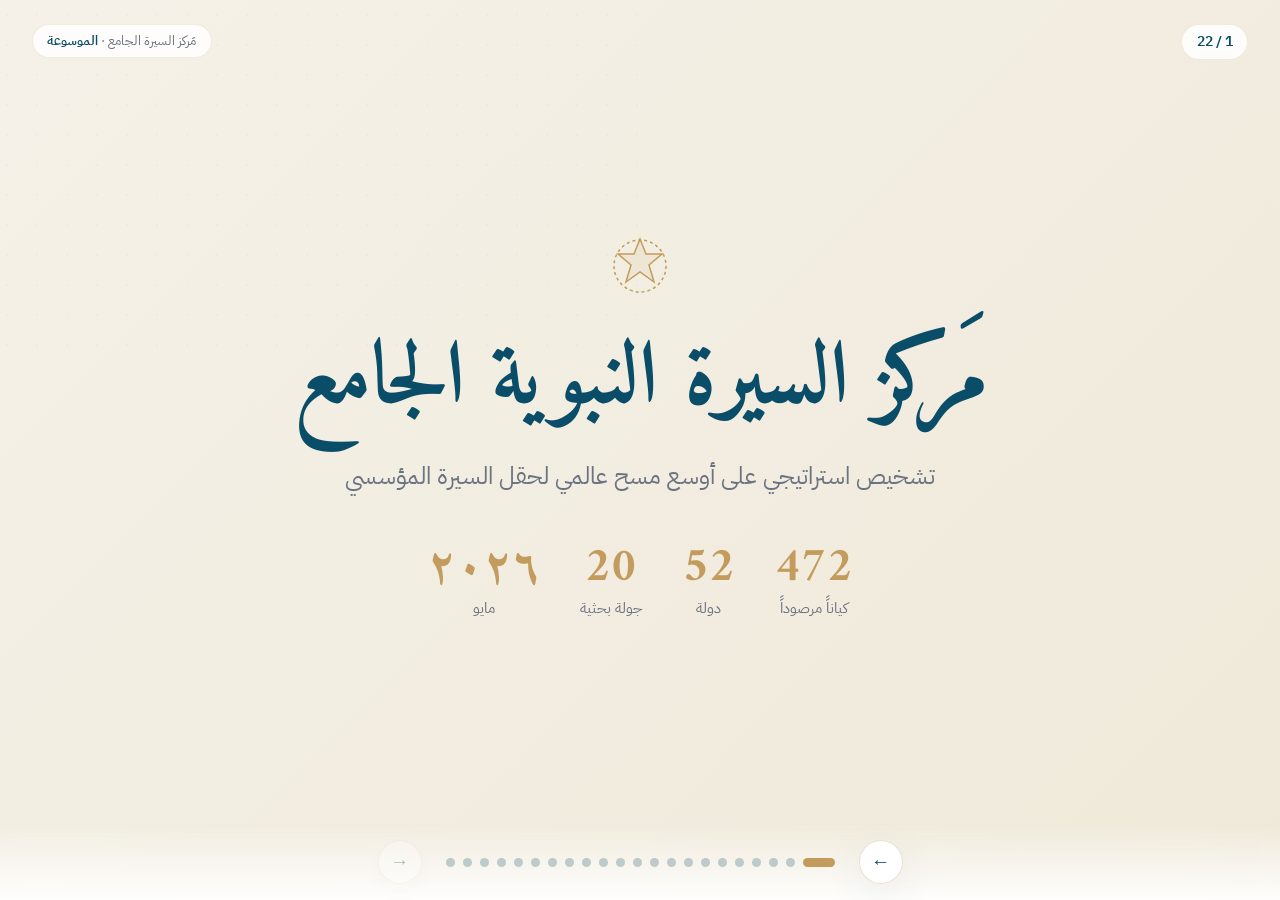
==== commit 18092d07: "Add operational dimension: HR, timeline, funding, governance, KPIs The «المشروع الجامع» tab (project" ====
--- a/markaz/index.html
+++ b/markaz/index.html
@@ -572,7 +572,7 @@
 <body>
 
 <div class="deck-counter">
-  <span id="cur">1</span> / <span id="total">15</span>
+  <span id="cur">1</span> / <span id="total">22</span>
 </div>
 <div class="deck-brand">
   مَركز السيرة الجامع · <a href="../" target="_blank">الموسوعة</a>
@@ -944,8 +944,284 @@
     </div>
   </section>
 
-  <!-- Slide 14: Timing -->
-  <section class="slide slide--accent" data-slide="14">
+  <!-- Slide 14: Operations — Complexity Matrix -->
+  <section class="slide slide--light" data-slide="14">
+    <div class="eyebrow anim anim-1">القسم الرابع — التشغيل</div>
+    <h2 class="title-lg anim anim-2">محفظة المشروع — ١٣ مكوّناً بدرجات تَعقيد مختلفة</h2>
+    <p class="subtitle anim anim-3" style="margin-top: 0.3rem;">أربعة مكوّنات عالية التعقيد، خمسة متوسطة، أربعة منخفضة — كلٌّ منها يَستحق فريقاً جزئيّاً.</p>
+    <div class="anim anim-4" style="margin-top: 1.2rem; display: grid; grid-template-columns: repeat(3, 1fr); gap: 1rem;">
+      <div style="background: var(--white); border-radius: 14px; padding: 1.3rem; box-shadow: var(--shadow); border-top: 4px solid #B33A3A;">
+        <div style="color: #B33A3A; font-weight: 700; font-size: 0.85rem; margin-bottom: 0.5rem;">🔴 تَعقيد عالٍ</div>
+        <ul style="list-style: none; padding: 0; font-size: 0.92rem; line-height: 1.8; color: var(--text);">
+          <li>• المنصّة الجامعة</li>
+          <li>• الجامع للنصوص</li>
+          <li>• السيرة الموضوعية</li>
+          <li>• الأطلس 3D</li>
+          <li>• القسم الإنجليزي</li>
+        </ul>
+      </div>
+      <div style="background: var(--white); border-radius: 14px; padding: 1.3rem; box-shadow: var(--shadow); border-top: 4px solid #C39B5C;">
+        <div style="color: #C39B5C; font-weight: 700; font-size: 0.85rem; margin-bottom: 0.5rem;">🟡 تَعقيد متوسط</div>
+        <ul style="list-style: none; padding: 0; font-size: 0.92rem; line-height: 1.8; color: var(--text);">
+          <li>• خط الزمن التفاعلي</li>
+          <li>• الرواية بثلاث مستويات</li>
+          <li>• الردود على الشبهات</li>
+          <li>• قسم الطفل</li>
+        </ul>
+      </div>
+      <div style="background: var(--white); border-radius: 14px; padding: 1.3rem; box-shadow: var(--shadow); border-top: 4px solid #4A7C45;">
+        <div style="color: #4A7C45; font-weight: 700; font-size: 0.85rem; margin-bottom: 0.5rem;">🟢 تَعقيد منخفض</div>
+        <ul style="list-style: none; padding: 0; font-size: 0.92rem; line-height: 1.8; color: var(--text);">
+          <li>• القصة الكاملة (كتاب)</li>
+          <li>• مكتبة السيرة</li>
+          <li>• دراسة كتب السيرة</li>
+          <li>• الملتقى التفاعلي</li>
+        </ul>
+      </div>
+    </div>
+    <p class="anim anim-5" style="margin-top: 1.5rem; padding: 1rem 1.3rem; background: var(--ivory); border-radius: 12px; color: var(--primary); font-size: 0.98rem; line-height: 1.6;">
+      <strong>الخلاصة التشغيلية:</strong> المشاريع العالية التعقيد (٥) لا يُمكن إطلاقها بالتوازي. يَنبغي تَرتيبها على ٣ سنوات بتسلسل ذكي يَحفظ الجودة ويَبني التَراكم.
+    </p>
+  </section>
+
+  <!-- Slide 15: HR — Team breakdown -->
+  <section class="slide slide--dark" data-slide="15">
+    <div class="eyebrow anim anim-1">القسم الرابع — الموارد البشرية</div>
+    <h2 class="title-lg anim anim-2">٢٢–٢٩ شخصاً متخصصاً — الحدّ الأدنى للطموح</h2>
+    <p class="subtitle anim anim-3" style="margin-top: 0.3rem; color: rgba(255,255,255,0.85);">سبعة فرق متخصصة. التقدير مَبنيّ على نظائر الـ٤٧٢ كياناً عالمياً.</p>
+    <div class="anim anim-4" style="margin-top: 1.5rem; display: grid; grid-template-columns: repeat(2, 1fr); gap: 0.7rem;">
+      <div style="background: rgba(255,255,255,0.08); backdrop-filter: blur(8px); padding: 1rem 1.2rem; border-radius: 12px; border-inline-start: 3px solid var(--accent-soft);">
+        <div style="display: flex; justify-content: space-between; align-items: baseline; color: #fff;">
+          <strong style="font-size: 1rem;">الإدارة والحَوكمة</strong>
+          <span style="color: var(--accent-soft); font-family: 'Amiri', serif; font-size: 1.6rem; font-weight: 700;">٣</span>
+        </div>
+        <p style="margin-top: 0.3rem; color: rgba(255,255,255,0.75); font-size: 0.85rem;">مدير عام + مدير علمي + مدير عمليات</p>
+      </div>
+      <div style="background: rgba(255,255,255,0.08); backdrop-filter: blur(8px); padding: 1rem 1.2rem; border-radius: 12px; border-inline-start: 3px solid var(--accent-soft);">
+        <div style="display: flex; justify-content: space-between; align-items: baseline; color: #fff;">
+          <strong style="font-size: 1rem;">الفريق العلمي (الحديث/السيرة)</strong>
+          <span style="color: var(--accent-soft); font-family: 'Amiri', serif; font-size: 1.6rem; font-weight: 700;">٥–٧</span>
+        </div>
+        <p style="margin-top: 0.3rem; color: rgba(255,255,255,0.75); font-size: 0.85rem;">تَحقيق النصوص + التمحيص + التحرير</p>
+      </div>
+      <div style="background: rgba(255,255,255,0.08); backdrop-filter: blur(8px); padding: 1rem 1.2rem; border-radius: 12px; border-inline-start: 3px solid var(--accent-soft);">
+        <div style="display: flex; justify-content: space-between; align-items: baseline; color: #fff;">
+          <strong style="font-size: 1rem;">الفريق التحريري</strong>
+          <span style="color: var(--accent-soft); font-family: 'Amiri', serif; font-size: 1.6rem; font-weight: 700;">٣–٤</span>
+        </div>
+        <p style="margin-top: 0.3rem; color: rgba(255,255,255,0.75); font-size: 0.85rem;">القصة الكاملة + الرواية + الكتب</p>
+      </div>
+      <div style="background: rgba(255,255,255,0.08); backdrop-filter: blur(8px); padding: 1rem 1.2rem; border-radius: 12px; border-inline-start: 3px solid var(--accent-soft);">
+        <div style="display: flex; justify-content: space-between; align-items: baseline; color: #fff;">
+          <strong style="font-size: 1rem;">الفريق الرقمي والتطوير</strong>
+          <span style="color: var(--accent-soft); font-family: 'Amiri', serif; font-size: 1.6rem; font-weight: 700;">٤–٥</span>
+        </div>
+        <p style="margin-top: 0.3rem; color: rgba(255,255,255,0.75); font-size: 0.85rem;">المنصّة + خط الزمن + الأطلس 3D</p>
+      </div>
+      <div style="background: rgba(255,255,255,0.08); backdrop-filter: blur(8px); padding: 1rem 1.2rem; border-radius: 12px; border-inline-start: 3px solid var(--accent-soft);">
+        <div style="display: flex; justify-content: space-between; align-items: baseline; color: #fff;">
+          <strong style="font-size: 1rem;">فريق المحتوى الإعلامي</strong>
+          <span style="color: var(--accent-soft); font-family: 'Amiri', serif; font-size: 1.6rem; font-weight: 700;">٣–٤</span>
+        </div>
+        <p style="margin-top: 0.3rem; color: rgba(255,255,255,0.75); font-size: 0.85rem;">الفيديو + الصوتيات + السوشيال + الطفل</p>
+      </div>
+      <div style="background: rgba(255,255,255,0.08); backdrop-filter: blur(8px); padding: 1rem 1.2rem; border-radius: 12px; border-inline-start: 3px solid var(--accent-soft);">
+        <div style="display: flex; justify-content: space-between; align-items: baseline; color: #fff;">
+          <strong style="font-size: 1rem;">فريق الترجمة</strong>
+          <span style="color: var(--accent-soft); font-family: 'Amiri', serif; font-size: 1.6rem; font-weight: 700;">٢–٣</span>
+        </div>
+        <p style="margin-top: 0.3rem; color: rgba(255,255,255,0.75); font-size: 0.85rem;">الإنجليزية أوّلاً، ثم لغات أمميّة</p>
+      </div>
+      <div style="background: rgba(255,255,255,0.08); backdrop-filter: blur(8px); padding: 1rem 1.2rem; border-radius: 12px; border-inline-start: 3px solid var(--accent-soft);">
+        <div style="display: flex; justify-content: space-between; align-items: baseline; color: #fff;">
+          <strong style="font-size: 1rem;">فريق التَدريب</strong>
+          <span style="color: var(--accent-soft); font-family: 'Amiri', serif; font-size: 1.6rem; font-weight: 700;">٢–٣</span>
+        </div>
+        <p style="margin-top: 0.3rem; color: rgba(255,255,255,0.75); font-size: 0.85rem;">تَحويل المحتوى إلى دورات معتمدة</p>
+      </div>
+      <div style="background: var(--accent); padding: 1rem 1.2rem; border-radius: 12px; display: flex; justify-content: space-between; align-items: center;">
+        <strong style="color: #fff; font-size: 1.1rem;">المجموع</strong>
+        <span style="color: #fff; font-family: 'Amiri', serif; font-size: 2rem; font-weight: 700;">٢٢–٢٩</span>
+      </div>
+    </div>
+    <p class="anim anim-5" style="margin-top: 1.2rem; color: rgba(255,255,255,0.85); font-size: 0.92rem; text-align: center;">
+      للمقارنة: وقف السيرة التركي يُشغّل <strong style="color: var(--accent-soft);">٤٠–٦٠ شخصاً</strong>، والرابطة المحمدية <strong style="color: var(--accent-soft);">٣٠–٥٠ موظَّفاً متفرّغاً</strong>.
+    </p>
+  </section>
+
+  <!-- Slide 16: 3-Year Roadmap -->
+  <section class="slide slide--light" data-slide="16">
+    <div class="eyebrow anim anim-1">الخارطة الزمنية</div>
+    <h2 class="title-lg anim anim-2">٣ سنوات على ٤ مراحل</h2>
+    <div class="anim anim-3" style="margin-top: 1.5rem; display: grid; grid-template-columns: repeat(4, 1fr); gap: 1rem;">
+      <div style="background: var(--white); border-radius: 14px; padding: 1.3rem; box-shadow: var(--shadow); border-top: 4px solid var(--accent); position: relative;">
+        <div style="position: absolute; top: -12px; right: 1rem; background: var(--accent); color: #fff; padding: 0.15rem 0.7rem; border-radius: 999px; font-size: 0.75rem; font-weight: 700;">٠ — ٦ أشهر</div>
+        <h3 style="color: var(--primary); font-size: 1.05rem; margin-top: 0.5rem; margin-bottom: 0.6rem; font-weight: 700;">التأسيس</h3>
+        <ul style="list-style: none; padding: 0; font-size: 0.88rem; line-height: 1.7; color: var(--text);">
+          <li>• تحديد الاحتياجات</li>
+          <li>• الهيكل القانوني</li>
+          <li>• التمويل الأوّلي</li>
+          <li>• الهيئة العلمية</li>
+        </ul>
+      </div>
+      <div style="background: var(--white); border-radius: 14px; padding: 1.3rem; box-shadow: var(--shadow); border-top: 4px solid var(--accent); position: relative;">
+        <div style="position: absolute; top: -12px; right: 1rem; background: var(--accent); color: #fff; padding: 0.15rem 0.7rem; border-radius: 999px; font-size: 0.75rem; font-weight: 700;">السنة الأولى</div>
+        <h3 style="color: var(--primary); font-size: 1.05rem; margin-top: 0.5rem; margin-bottom: 0.6rem; font-weight: 700;">الإطلاق الأوّلي</h3>
+        <ul style="list-style: none; padding: 0; font-size: 0.88rem; line-height: 1.7; color: var(--text);">
+          <li>• المنصّة الأوّلية</li>
+          <li>• المكتبة الرقمية</li>
+          <li>• بدء الجامع للنصوص</li>
+        </ul>
+      </div>
+      <div style="background: var(--white); border-radius: 14px; padding: 1.3rem; box-shadow: var(--shadow); border-top: 4px solid var(--accent); position: relative;">
+        <div style="position: absolute; top: -12px; right: 1rem; background: var(--accent); color: #fff; padding: 0.15rem 0.7rem; border-radius: 999px; font-size: 0.75rem; font-weight: 700;">السنة الثانية</div>
+        <h3 style="color: var(--primary); font-size: 1.05rem; margin-top: 0.5rem; margin-bottom: 0.6rem; font-weight: 700;">التَوسُّع</h3>
+        <ul style="list-style: none; padding: 0; font-size: 0.88rem; line-height: 1.7; color: var(--text);">
+          <li>• القصة الكاملة</li>
+          <li>• خط الزمن</li>
+          <li>• الردود (مستوى عامي)</li>
+          <li>• قسم الطفل المرحلة الأولى</li>
+        </ul>
+      </div>
+      <div style="background: var(--white); border-radius: 14px; padding: 1.3rem; box-shadow: var(--shadow); border-top: 4px solid var(--accent); position: relative;">
+        <div style="position: absolute; top: -12px; right: 1rem; background: var(--accent); color: #fff; padding: 0.15rem 0.7rem; border-radius: 999px; font-size: 0.75rem; font-weight: 700;">السنة الثالثة</div>
+        <h3 style="color: var(--primary); font-size: 1.05rem; margin-top: 0.5rem; margin-bottom: 0.6rem; font-weight: 700;">العمق والأمميّة</h3>
+        <ul style="list-style: none; padding: 0; font-size: 0.88rem; line-height: 1.7; color: var(--text);">
+          <li>• السيرة الموضوعية</li>
+          <li>• الرواية</li>
+          <li>• القسم الإنجليزي</li>
+          <li>• الأطلس 3D</li>
+        </ul>
+      </div>
+    </div>
+    <p class="anim anim-4" style="margin-top: 1.5rem; padding: 1rem 1.3rem; background: var(--ivory); border-radius: 12px; color: var(--primary); font-size: 0.98rem; line-height: 1.6;">
+      <strong>المبدأ:</strong> ابدأ بالأسهل (المنصّة + المكتبة) لإطلاق سريع يَكسب الثقة، وابدأ بالأصعب الذي يَأخذ وقتاً (الجامع للنصوص) موازياً. الأمميّة كاملةً في السنة الثالثة لا الأولى.
+    </p>
+  </section>
+
+  <!-- Slide 17: Funding Model -->
+  <section class="slide slide--light" data-slide="17">
+    <div class="eyebrow anim anim-1">القسم الخامس — التمويل</div>
+    <h2 class="title-lg anim anim-2">نموذج تمويل هجين موصى به</h2>
+    <p class="subtitle anim anim-3" style="margin-top: 0.3rem;">بناءً على تحليل ٤٣٦ كياناً جوهرياً: أكثر النماذج استدامةً هو الهجين.</p>
+    <div class="anim anim-4" style="margin-top: 1.5rem; display: grid; grid-template-columns: repeat(3, 1fr); gap: 1rem;">
+      <div style="background: var(--white); border-radius: 16px; padding: 1.5rem; box-shadow: var(--shadow); border-top: 5px solid var(--primary);">
+        <div style="color: var(--primary); font-weight: 700; font-size: 1.05rem; margin-bottom: 0.5rem;">🏛️ وقف مستقلّ</div>
+        <p style="font-size: 0.92rem; line-height: 1.6; color: var(--text); margin-bottom: 0.6rem;">للاستدامة طويلة الأمد. أنجح ٤ كيانات وقفيّة في الموسوعة.</p>
+        <p style="font-size: 0.82rem; color: var(--text-muted);">نموذج: <strong>وقف السيرة التركي</strong></p>
+      </div>
+      <div style="background: var(--white); border-radius: 16px; padding: 1.5rem; box-shadow: var(--shadow); border-top: 5px solid var(--accent);">
+        <div style="color: var(--accent); font-weight: 700; font-size: 1.05rem; margin-bottom: 0.5rem;">🎓 شراكة جامعية</div>
+        <p style="font-size: 0.92rem; line-height: 1.6; color: var(--text); margin-bottom: 0.6rem;">للاستضافة الأكاديمية والاعتماد. ٣٢٪ من كيانات الموسوعة تَتّبعه.</p>
+        <p style="font-size: 0.82rem; color: var(--text-muted);">نموذج: <strong>كرسي ابن باز للسيرة</strong></p>
+      </div>
+      <div style="background: var(--white); border-radius: 16px; padding: 1.5rem; box-shadow: var(--shadow); border-top: 5px solid #15803D;">
+        <div style="color: #15803D; font-weight: 700; font-size: 1.05rem; margin-bottom: 0.5rem;">💝 فاعل خير تأسيسي</div>
+        <p style="font-size: 0.92rem; line-height: 1.6; color: var(--text); margin-bottom: 0.6rem;">للانطلاق السريع. ٢٢٪ من كيانات الموسوعة تمويل خاص.</p>
+        <p style="font-size: 0.82rem; color: var(--text-muted);">نموذج: <strong>الرابطة المحمدية</strong></p>
+      </div>
+    </div>
+    <div class="anim anim-5" style="margin-top: 1.5rem; padding: 1.3rem 1.5rem; background: linear-gradient(135deg, var(--ivory), var(--ivory-warm)); border-radius: 14px; border-inline-start: 4px solid var(--accent);">
+      <p style="color: var(--primary); font-weight: 700; font-size: 1rem; margin-bottom: 0.5rem;">التوصية:</p>
+      <p style="font-size: 0.98rem; line-height: 1.7; color: var(--text);">
+        نموذج <strong>هجين</strong>: <strong>وقف مستقل</strong> (للاستدامة) + <strong>شراكة جامعية</strong> (للاستضافة) + <strong>تمويل تأسيسي من فاعل خير</strong> (للانطلاق). هذا النموذج الذي اتّبعه وقف السيرة التركي وأكسبه تماسكاً واستقلالاً معاً.
+      </p>
+    </div>
+  </section>
+
+  <!-- Slide 18: Geographic Location options -->
+  <section class="slide slide--light" data-slide="18">
+    <div class="eyebrow anim anim-1">الموقع الجغرافي</div>
+    <h2 class="title-lg anim anim-2">٦ خيارات جغرافية — لكل واحد تَبِعات</h2>
+    <div class="anim anim-3" style="margin-top: 1.2rem; display: grid; grid-template-columns: 1fr 1fr; gap: 0.8rem;">
+      <div style="background: var(--white); padding: 1rem 1.2rem; border-radius: 12px; box-shadow: 0 4px 16px rgba(10,77,104,0.06); border-inline-start: 3px solid var(--accent);">
+        <strong style="color: var(--primary); font-size: 0.98rem;">الرياض / المدينة / مكة</strong>
+        <p style="margin-top: 0.3rem; font-size: 0.85rem; color: var(--text); line-height: 1.55;">تمويل سعودي محتمل، قُرب الحرمين، شبكة الكراسي القائمة. <em style="color: var(--text-muted);">المخاطرة: تَشبُّع المنافسة المحلية.</em></p>
+      </div>
+      <div style="background: var(--white); padding: 1rem 1.2rem; border-radius: 12px; box-shadow: 0 4px 16px rgba(10,77,104,0.06); border-inline-start: 3px solid var(--accent);">
+        <strong style="color: var(--primary); font-size: 0.98rem;">إسطنبول</strong>
+        <p style="margin-top: 0.3rem; font-size: 0.85rem; color: var(--text); line-height: 1.55;">تَكامل مع المنظومة التركية، بنية رقمية متقدّمة. <em style="color: var(--text-muted);">المخاطرة: منافسة مباشرة مع Siyer Vakfı.</em></p>
+      </div>
+      <div style="background: var(--white); padding: 1rem 1.2rem; border-radius: 12px; box-shadow: 0 4px 16px rgba(10,77,104,0.06); border-inline-start: 3px solid var(--accent);">
+        <strong style="color: var(--primary); font-size: 0.98rem;">الدوحة</strong>
+        <p style="margin-top: 0.3rem; font-size: 0.85rem; color: var(--text); line-height: 1.55;">تمويل قطري، حياد إقليمي، شبكة Al Jazeera. <em style="color: var(--text-muted);">المخاطرة: محدودية الجمهور المحلي.</em></p>
+      </div>
+      <div style="background: var(--white); padding: 1rem 1.2rem; border-radius: 12px; box-shadow: 0 4px 16px rgba(10,77,104,0.06); border-inline-start: 3px solid var(--accent);">
+        <strong style="color: var(--primary); font-size: 0.98rem;">عمّان</strong>
+        <p style="margin-top: 0.3rem; font-size: 0.85rem; color: var(--text); line-height: 1.55;">قرب مؤسسة آل البيت، الحوكمة الملكية الأردنية. <em style="color: var(--text-muted);">المخاطرة: تمويل محدود نسبياً.</em></p>
+      </div>
+      <div style="background: var(--white); padding: 1rem 1.2rem; border-radius: 12px; box-shadow: 0 4px 16px rgba(10,77,104,0.06); border-inline-start: 3px solid var(--accent);">
+        <strong style="color: var(--primary); font-size: 0.98rem;">الرباط / فاس</strong>
+        <p style="margin-top: 0.3rem; font-size: 0.85rem; color: var(--text); line-height: 1.55;">إرث القرويين، تجربة الرابطة المحمدية. <em style="color: var(--text-muted);">المخاطرة: وصول أقلّ للجمهور المشرقي.</em></p>
+      </div>
+      <div style="background: var(--accent); padding: 1rem 1.2rem; border-radius: 12px; color: #fff; border-inline-start: 3px solid #A8854D;">
+        <strong style="color: #fff; font-size: 0.98rem;">⭐ منظومة عابرة (مَقرّ + فروع)</strong>
+        <p style="margin-top: 0.3rem; font-size: 0.85rem; line-height: 1.55; color: rgba(255,255,255,0.95);">الأمميّة الحقيقية، استفادة من شبكة متعدّدة. <em>التحدّي: التعقيد الإداري — لكنّه أعلى عائد استراتيجي.</em></p>
+      </div>
+    </div>
+  </section>
+
+  <!-- Slide 19: Governance & Succession -->
+  <section class="slide slide--dark" data-slide="19">
+    <div class="eyebrow anim anim-1">الحَوكمة والتعاقب</div>
+    <h2 class="title-lg anim anim-2">أكبر مخاطر الكيانات السيرية: الاعتماد على شخص واحد</h2>
+    <p class="subtitle anim anim-3" style="color: rgba(255,255,255,0.85); margin-top: 0.5rem;">دروس من الـ٤٣٦ كياناً المرصودة</p>
+    <div class="anim anim-4" style="margin-top: 1.5rem; display: grid; grid-template-columns: 1fr 1fr; gap: 1rem;">
+      <div style="background: rgba(255,255,255,0.08); backdrop-filter: blur(8px); padding: 1.3rem; border-radius: 14px; border-inline-start: 3px solid #B33A3A;">
+        <h3 style="color: #fff; font-size: 1.05rem; margin-bottom: 0.6rem;">⚠️ نماذج هَشّة</h3>
+        <ul style="list-style: none; padding: 0; color: rgba(255,255,255,0.92); font-size: 0.9rem; line-height: 1.7;">
+          <li>• <strong>كرسي شولول التركي</strong> توقّف بوفاة كاسم شولول (٢٠٢٣)</li>
+          <li>• <strong>مدرسة البوطي السورية</strong> تَحوّلت لأرشيف رقمي بعد الاستشهاد</li>
+          <li>• <strong>وقف السيرة التركي</strong> مرتبط بمحمد أمين يلديز ومحمد أبايدن — ماذا بعدهما؟</li>
+        </ul>
+      </div>
+      <div style="background: rgba(195,155,92,0.15); backdrop-filter: blur(8px); padding: 1.3rem; border-radius: 14px; border-inline-start: 3px solid var(--accent-soft);">
+        <h3 style="color: #fff; font-size: 1.05rem; margin-bottom: 0.6rem;">✅ خطّة تعاقب مطلوبة</h3>
+        <ul style="list-style: none; padding: 0; color: rgba(255,255,255,0.95); font-size: 0.9rem; line-height: 1.7;">
+          <li>• هيئة علمية متعدّدة لا فردًا قائدًا</li>
+          <li>• فريق إداري مُوزَّع لا مدير وحيد</li>
+          <li>• صلاحيات مَوَّثقة وقابلة للنقل</li>
+          <li>• تَوثيق إجرائي للقرارات</li>
+          <li>• خطّة تعاقب من اليوم الأوّل</li>
+        </ul>
+      </div>
+    </div>
+  </section>
+
+  <!-- Slide 20: KPIs -->
+  <section class="slide slide--light" data-slide="20">
+    <div class="eyebrow anim anim-1">مؤشّرات النجاح</div>
+    <h2 class="title-lg anim anim-2">كيف نَعرف بعد ٥ سنوات أنّ المشروع نَجح؟</h2>
+    <div class="anim anim-3" style="margin-top: 1.5rem; display: grid; grid-template-columns: repeat(3, 1fr); gap: 1rem;">
+      <div style="background: var(--white); border-radius: 14px; padding: 1.5rem; box-shadow: var(--shadow); text-align: center; border-bottom: 4px solid var(--accent);">
+        <div style="font-family: 'Amiri', serif; font-size: 2.4rem; font-weight: 700; color: var(--primary); line-height: 1;">١٠,٠٠٠</div>
+        <div style="margin-top: 0.5rem; color: var(--text-muted); font-size: 0.85rem;">نصّ سيري مُحقَّق<br>في الجامع</div>
+      </div>
+      <div style="background: var(--white); border-radius: 14px; padding: 1.5rem; box-shadow: var(--shadow); text-align: center; border-bottom: 4px solid var(--accent);">
+        <div style="font-family: 'Amiri', serif; font-size: 2.4rem; font-weight: 700; color: var(--primary); line-height: 1;">٥٠٠ك</div>
+        <div style="margin-top: 0.5rem; color: var(--text-muted); font-size: 0.85rem;">مستخدم نشط<br>شهرياً للمنصّة</div>
+      </div>
+      <div style="background: var(--white); border-radius: 14px; padding: 1.5rem; box-shadow: var(--shadow); text-align: center; border-bottom: 4px solid var(--accent);">
+        <div style="font-family: 'Amiri', serif; font-size: 2.4rem; font-weight: 700; color: var(--primary); line-height: 1;">٣</div>
+        <div style="margin-top: 0.5rem; color: var(--text-muted); font-size: 0.85rem;">مجلَّدات من السيرة<br>الموضوعية مَنشورة</div>
+      </div>
+      <div style="background: var(--white); border-radius: 14px; padding: 1.5rem; box-shadow: var(--shadow); text-align: center; border-bottom: 4px solid var(--accent);">
+        <div style="font-family: 'Amiri', serif; font-size: 2.4rem; font-weight: 700; color: var(--primary); line-height: 1;">١٠٠</div>
+        <div style="margin-top: 0.5rem; color: var(--text-muted); font-size: 0.85rem;">دورة مُكتمَلة<br>+ ١٠,٠٠٠ متدرّب</div>
+      </div>
+      <div style="background: var(--white); border-radius: 14px; padding: 1.5rem; box-shadow: var(--shadow); text-align: center; border-bottom: 4px solid var(--accent);">
+        <div style="font-family: 'Amiri', serif; font-size: 2.4rem; font-weight: 700; color: var(--primary); line-height: 1;">٥</div>
+        <div style="margin-top: 0.5rem; color: var(--text-muted); font-size: 0.85rem;">لغات للإنتاج (عربي،<br>إنجليزي، تركي، أردي، إندونيسي)</div>
+      </div>
+      <div style="background: var(--white); border-radius: 14px; padding: 1.5rem; box-shadow: var(--shadow); text-align: center; border-bottom: 4px solid var(--accent);">
+        <div style="font-family: 'Amiri', serif; font-size: 2.4rem; font-weight: 700; color: var(--primary); line-height: 1;">٢٠+</div>
+        <div style="margin-top: 0.5rem; color: var(--text-muted); font-size: 0.85rem;">بحث محكَّم يَستشهد<br>بالمنصّة كمرجع</div>
+      </div>
+    </div>
+  </section>
+
+  <!-- Slide 21: Timing (was 14) -->
+  <section class="slide slide--accent" data-slide="21">
     <div class="eyebrow anim anim-1">⏱ التوقيت حرج</div>
     <h1 class="title-xl anim anim-2">٢٠٢٦–٢٠٢٧ هي النافذة الذهبية</h1>
     <div class="anim anim-3" style="margin-top: 2rem; display: flex; flex-direction: column; gap: 1rem; max-width: 70ch;">
@@ -964,8 +1240,8 @@
     </p>
   </section>
 
-  <!-- Slide 15: Final Recommendation -->
-  <section class="slide slide--dark" data-slide="15">
+  <!-- Slide 22: Final Recommendation -->
+  <section class="slide slide--dark" data-slide="22">
     <div class="eyebrow anim anim-1">التوصية الختامية</div>
     <h1 class="title-xl anim anim-2">ثلاث قواعد للنجاح</h1>
     <div class="rules-grid anim anim-3">
